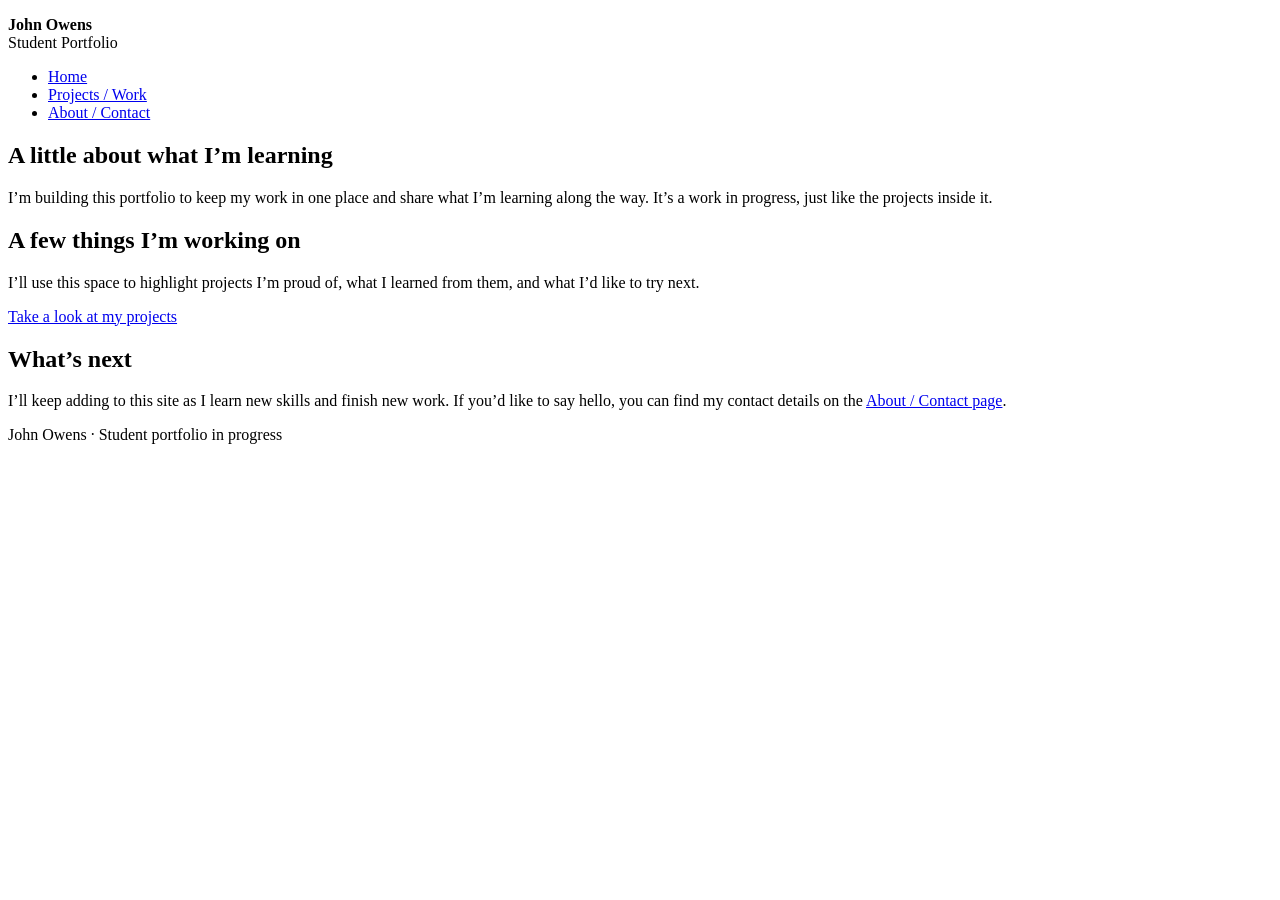
==== index.html @ 43a8b9a0 "Add John Owens portfolio milestone files" ====
<!DOCTYPE html>
<html lang="en">
<head>
  <meta charset="UTF-8">
  <meta name="viewport" content="width=device-width, initial-scale=1.0">
  <title>John Owens | Home</title>
</head>
<body>
  <header>
    <p><strong>John Owens</strong><br>Student Portfolio</p>
    <nav aria-label="Main navigation">
      <ul>
        <li><a href="index.html" aria-current="page">Home</a></li>
        <li><a href="projects.html">Projects / Work</a></li>
        <li><a href="about.html">About / Contact</a></li>
      </ul>
    </nav>
  </header>

  <main>
    <section aria-labelledby="welcome-heading">
      <h1 id="welcome-heading">A little about what I’m learning</h1>
      <p>I’m building this portfolio to keep my work in one place and share what I’m learning along the way. It’s a work in progress, just like the projects inside it.</p>
    </section>

    <section aria-labelledby="featured-heading">
      <h2 id="featured-heading">A few things I’m working on</h2>
      <p>I’ll use this space to highlight projects I’m proud of, what I learned from them, and what I’d like to try next.</p>
      <p><a href="projects.html">Take a look at my projects</a></p>
    </section>

    <section aria-labelledby="next-heading">
      <h2 id="next-heading">What’s next</h2>
      <p>I’ll keep adding to this site as I learn new skills and finish new work. If you’d like to say hello, you can find my contact details on the <a href="about.html">About / Contact page</a>.</p>
    </section>
  </main>

  <footer>
    <p>John Owens · Student portfolio in progress</p>
  </footer>
</body>
</html>
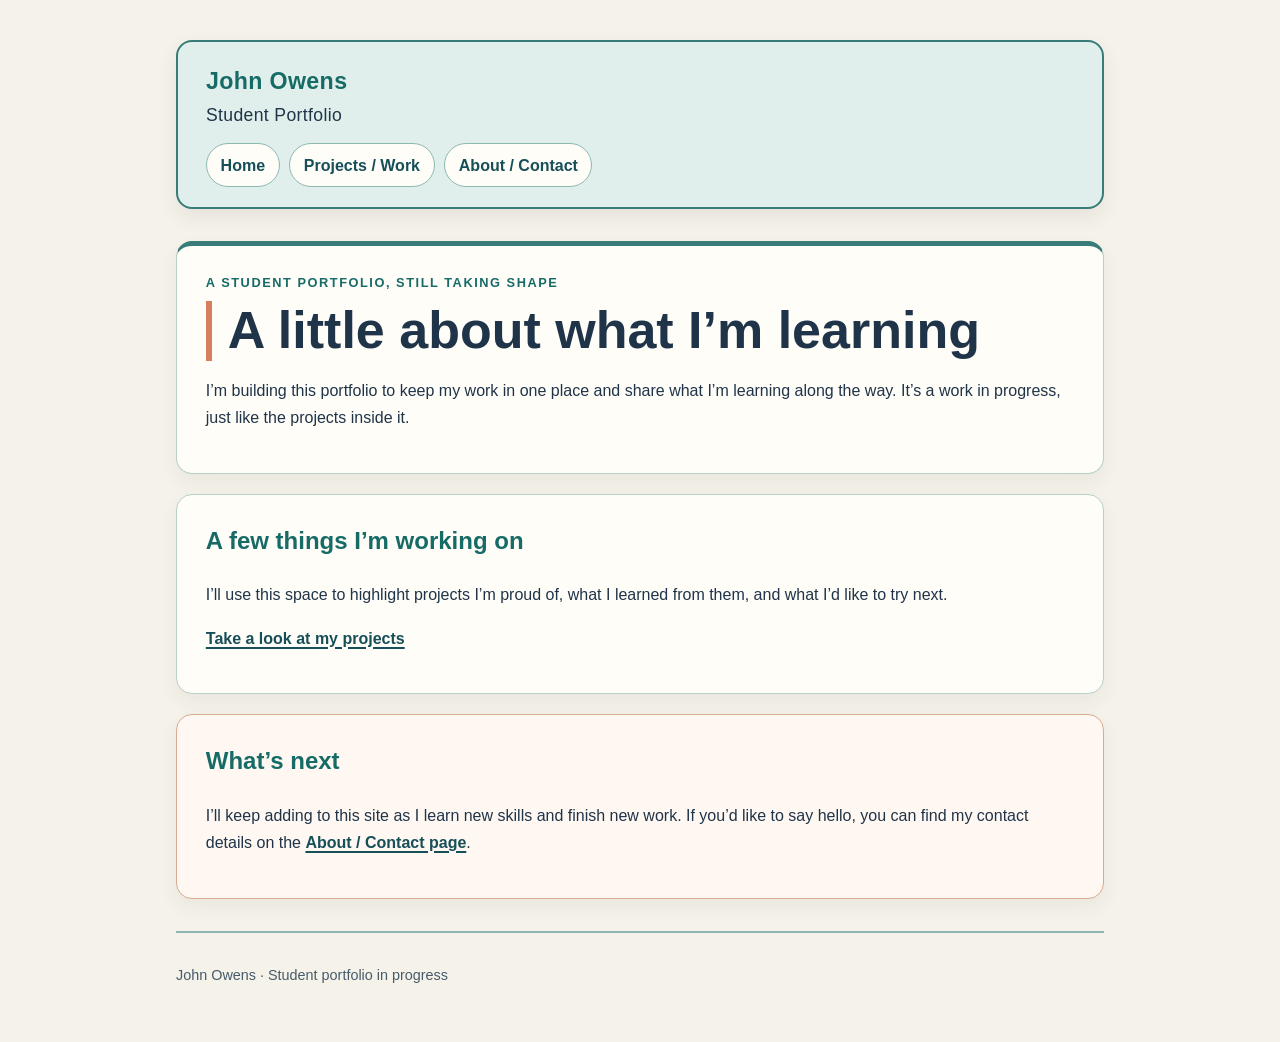
==== commit d8ed89c0: "Style portfolio home page for CSS milestone" ====
--- a/index.html
+++ b/index.html
@@ -4,10 +4,11 @@
   <meta charset="UTF-8">
   <meta name="viewport" content="width=device-width, initial-scale=1.0">
   <title>John Owens | Home</title>
+  <link rel="stylesheet" href="styles.css">
 </head>
 <body>
-  <header>
-    <p><strong>John Owens</strong><br>Student Portfolio</p>
+  <header class="site-header">
+    <p class="site-name"><strong>John Owens</strong><br>Student Portfolio</p>
     <nav aria-label="Main navigation">
       <ul>
         <li><a href="index.html" aria-current="page">Home</a></li>
@@ -16,26 +17,23 @@
       </ul>
     </nav>
   </header>
-
   <main>
-    <section aria-labelledby="welcome-heading">
+    <section class="intro-card" aria-labelledby="welcome-heading">
+      <p class="eyebrow">A student portfolio, still taking shape</p>
       <h1 id="welcome-heading">A little about what I’m learning</h1>
       <p>I’m building this portfolio to keep my work in one place and share what I’m learning along the way. It’s a work in progress, just like the projects inside it.</p>
     </section>
-
-    <section aria-labelledby="featured-heading">
+    <section class="content-card" aria-labelledby="featured-heading">
       <h2 id="featured-heading">A few things I’m working on</h2>
       <p>I’ll use this space to highlight projects I’m proud of, what I learned from them, and what I’d like to try next.</p>
-      <p><a href="projects.html">Take a look at my projects</a></p>
+      <p><a class="text-link" href="projects.html">Take a look at my projects</a></p>
     </section>
-
-    <section aria-labelledby="next-heading">
+    <section class="content-card next-card" aria-labelledby="next-heading">
       <h2 id="next-heading">What’s next</h2>
-      <p>I’ll keep adding to this site as I learn new skills and finish new work. If you’d like to say hello, you can find my contact details on the <a href="about.html">About / Contact page</a>.</p>
+      <p>I’ll keep adding to this site as I learn new skills and finish new work. If you’d like to say hello, you can find my contact details on the <a class="text-link" href="about.html">About / Contact page</a>.</p>
     </section>
   </main>
-
-  <footer>
+  <footer class="site-footer">
     <p>John Owens · Student portfolio in progress</p>
   </footer>
 </body>
--- a/styles.css
+++ b/styles.css
@@ -0,0 +1,149 @@
+/* Homework 2: styling for John Owens' Home page */
+
+/* Element selector: sets the page-wide color, type, and box sizing. */
+* {
+  box-sizing: border-box;
+}
+
+body {
+  margin: 0;
+  padding: 2.5rem 1.25rem;
+  background-color: #f5f2e9;
+  color: #203449;
+  font-family: Arial, Helvetica, sans-serif;
+  line-height: 1.7;
+}
+
+/* Class selector: the header has its own padded, bordered color block. */
+.site-header {
+  max-width: 58rem;
+  margin: 0 auto 2rem;
+  padding: 1.25rem 1.75rem;
+  border: 2px solid #377c78;
+  border-radius: 1rem;
+  background-color: #e0efeb;
+  box-shadow: 0 0.5rem 1.25rem rgb(32 52 73 / 8%);
+}
+
+.site-name {
+  margin: 0 0 0.75rem;
+  color: #203449;
+  font-size: 1.1rem;
+  letter-spacing: 0.02em;
+}
+
+.site-name strong {
+  color: #176b67;
+  font-size: 1.45rem;
+}
+
+nav ul {
+  display: flex;
+  flex-wrap: wrap;
+  gap: 0.6rem;
+  margin: 0;
+  padding: 0;
+  list-style: none;
+}
+
+nav a {
+  display: inline-block;
+  padding: 0.45rem 0.85rem;
+  border: 1px solid #8db9b2;
+  border-radius: 999px;
+  background-color: #fffdf8;
+  color: #174f59;
+  font-weight: 700;
+  text-decoration: none;
+}
+
+nav a:hover,
+nav a:focus-visible {
+  background-color: #176b67;
+  color: #ffffff;
+  outline: 3px solid #e8a17e;
+  outline-offset: 2px;
+}
+
+main {
+  max-width: 58rem;
+  margin: 0 auto;
+}
+
+/* ID selector: a distinctive accent makes the main heading easy to find. */
+#welcome-heading {
+  margin: 0.2rem 0 0.8rem;
+  padding-left: 1rem;
+  border-left: 6px solid #d77f5c;
+  color: #203449;
+  font-size: clamp(2rem, 5vw, 3.25rem);
+  line-height: 1.15;
+}
+
+.eyebrow {
+  margin: 0 0 0.5rem;
+  color: #176b67;
+  font-size: 0.8rem;
+  font-weight: 700;
+  letter-spacing: 0.12em;
+  text-transform: uppercase;
+}
+
+/* These cards demonstrate margin, padding, and borders on page sections. */
+.intro-card,
+.content-card {
+  margin: 0 0 1.25rem;
+  padding: 1.6rem 1.8rem;
+  border: 1px solid #b8d0c8;
+  border-radius: 1rem;
+  background-color: #fffdf8;
+  box-shadow: 0 0.5rem 1.25rem rgb(32 52 73 / 6%);
+}
+
+.intro-card {
+  border-top: 5px solid #377c78;
+}
+
+.content-card h2 {
+  margin-top: 0;
+  color: #176b67;
+  font-size: 1.5rem;
+}
+
+.next-card {
+  border-color: #d9aa92;
+  background-color: #fff8f2;
+}
+
+.text-link {
+  color: #174f59;
+  font-weight: 700;
+  text-decoration-thickness: 2px;
+  text-underline-offset: 0.2em;
+}
+
+.text-link:hover,
+.text-link:focus-visible {
+  color: #a84f36;
+}
+
+.site-footer {
+  max-width: 58rem;
+  margin: 2rem auto 0;
+  padding: 1rem 0 0;
+  border-top: 2px solid #8db9b2;
+  color: #465b6b;
+  font-size: 0.9rem;
+}
+
+@media (max-width: 38rem) {
+  body {
+    padding: 1rem 0.8rem;
+  }
+
+  .site-header,
+  .intro-card,
+  .content-card {
+    padding: 1.1rem;
+  }
+}
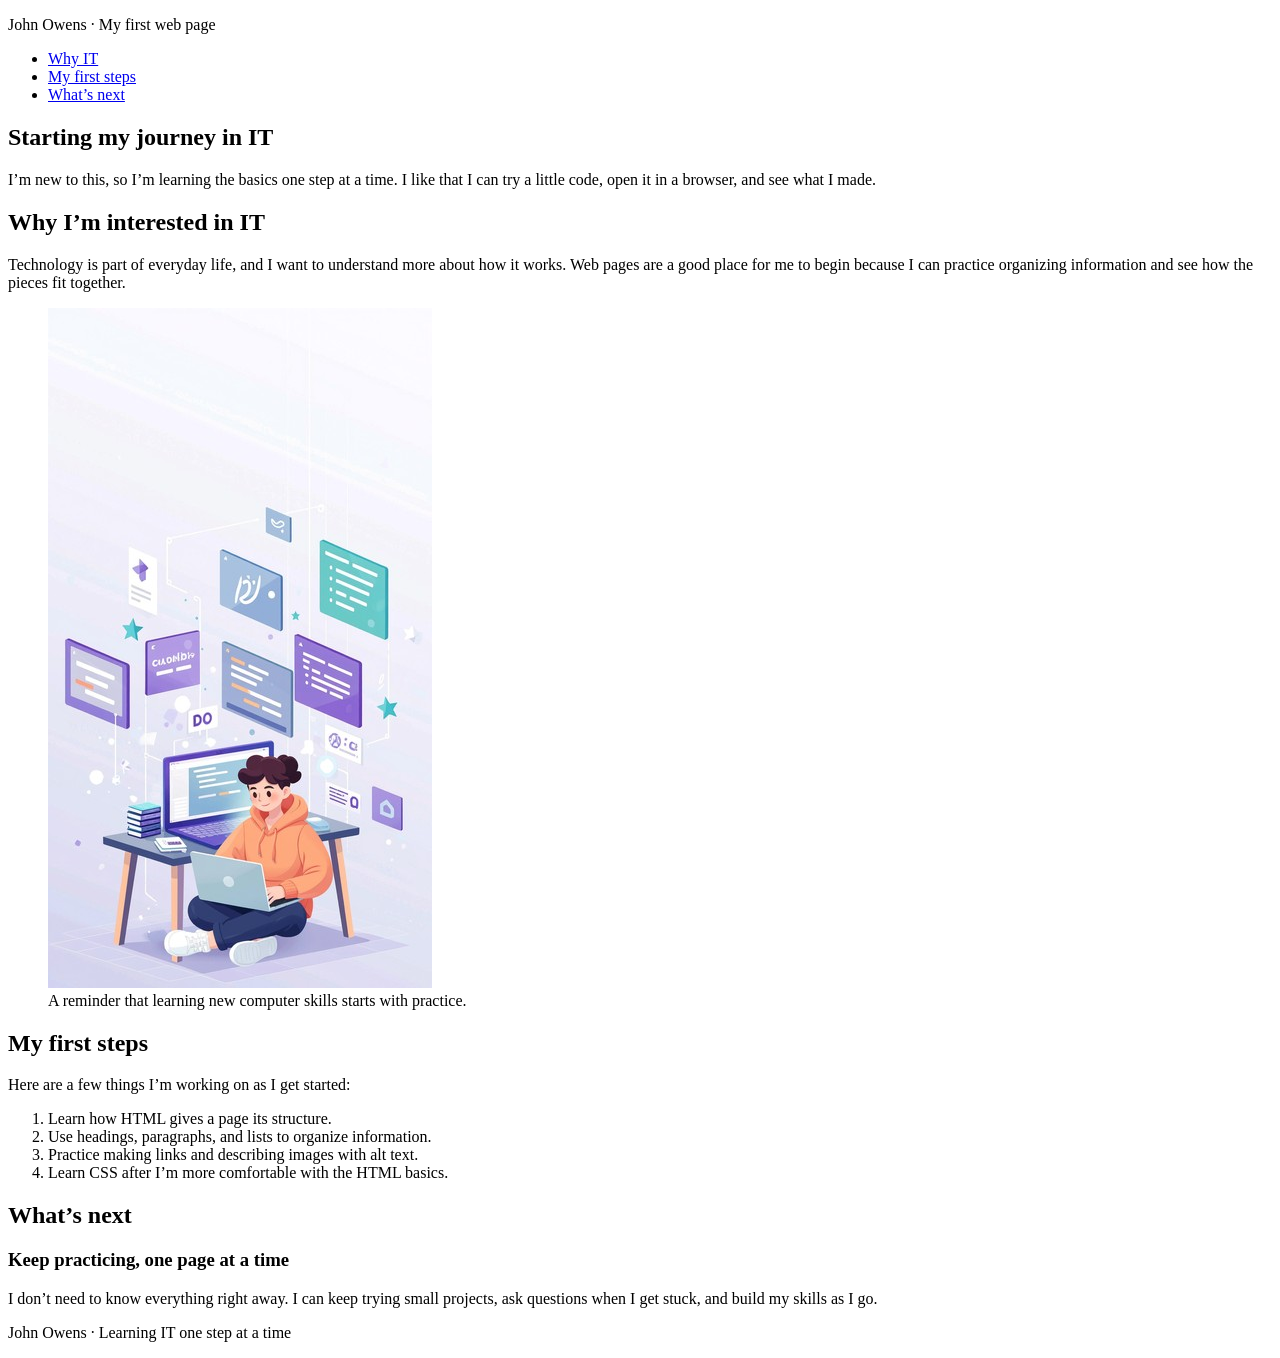
==== commit ed300d91: "Replace portfolio with standalone first web page assignment" ====
--- a/index.html
+++ b/index.html
@@ -3,38 +3,57 @@
 <head>
   <meta charset="UTF-8">
   <meta name="viewport" content="width=device-width, initial-scale=1.0">
-  <title>John Owens | Home</title>
-  <link rel="stylesheet" href="styles.css">
+  <title>My First Web Page | John Owens</title>
 </head>
 <body>
-  <header class="site-header">
-    <p class="site-name"><strong>John Owens</strong><br>Student Portfolio</p>
-    <nav aria-label="Main navigation">
+  <header>
+    <p>John Owens · My first web page</p>
+    <nav aria-label="Page sections">
       <ul>
-        <li><a href="index.html" aria-current="page">Home</a></li>
-        <li><a href="projects.html">Projects / Work</a></li>
-        <li><a href="about.html">About / Contact</a></li>
+        <li><a href="#why-it">Why IT</a></li>
+        <li><a href="#first-steps">My first steps</a></li>
+        <li><a href="#keep-learning">What’s next</a></li>
       </ul>
     </nav>
   </header>
+
   <main>
-    <section class="intro-card" aria-labelledby="welcome-heading">
-      <p class="eyebrow">A student portfolio, still taking shape</p>
-      <h1 id="welcome-heading">A little about what I’m learning</h1>
-      <p>I’m building this portfolio to keep my work in one place and share what I’m learning along the way. It’s a work in progress, just like the projects inside it.</p>
-    </section>
-    <section class="content-card" aria-labelledby="featured-heading">
-      <h2 id="featured-heading">A few things I’m working on</h2>
-      <p>I’ll use this space to highlight projects I’m proud of, what I learned from them, and what I’d like to try next.</p>
-      <p><a class="text-link" href="projects.html">Take a look at my projects</a></p>
-    </section>
-    <section class="content-card next-card" aria-labelledby="next-heading">
-      <h2 id="next-heading">What’s next</h2>
-      <p>I’ll keep adding to this site as I learn new skills and finish new work. If you’d like to say hello, you can find my contact details on the <a class="text-link" href="about.html">About / Contact page</a>.</p>
-    </section>
+    <article>
+      <header>
+        <h1>Starting my journey in IT</h1>
+        <p>I’m new to this, so I’m learning the basics one step at a time. I like that I can try a little code, open it in a browser, and see what I made.</p>
+      </header>
+
+      <section id="why-it" aria-labelledby="why-it-heading">
+        <h2 id="why-it-heading">Why I’m interested in IT</h2>
+        <p>Technology is part of everyday life, and I want to understand more about how it works. Web pages are a good place for me to begin because I can practice organizing information and see how the pieces fit together.</p>
+        <figure>
+          <img src="learning-it.jpg" alt="Illustration of a student sitting at a desk with a laptop, practicing coding and computer skills.">
+          <figcaption>A reminder that learning new computer skills starts with practice.</figcaption>
+        </figure>
+      </section>
+
+      <section id="first-steps" aria-labelledby="first-steps-heading">
+        <h2 id="first-steps-heading">My first steps</h2>
+        <p>Here are a few things I’m working on as I get started:</p>
+        <ol>
+          <li>Learn how HTML gives a page its structure.</li>
+          <li>Use headings, paragraphs, and lists to organize information.</li>
+          <li>Practice making links and describing images with alt text.</li>
+          <li>Learn CSS after I’m more comfortable with the HTML basics.</li>
+        </ol>
+      </section>
+
+      <section id="keep-learning" aria-labelledby="keep-learning-heading">
+        <h2 id="keep-learning-heading">What’s next</h2>
+        <h3>Keep practicing, one page at a time</h3>
+        <p>I don’t need to know everything right away. I can keep trying small projects, ask questions when I get stuck, and build my skills as I go.</p>
+      </section>
+    </article>
   </main>
-  <footer class="site-footer">
-    <p>John Owens · Student portfolio in progress</p>
+
+  <footer>
+    <p>John Owens · Learning IT one step at a time</p>
   </footer>
 </body>
 </html>
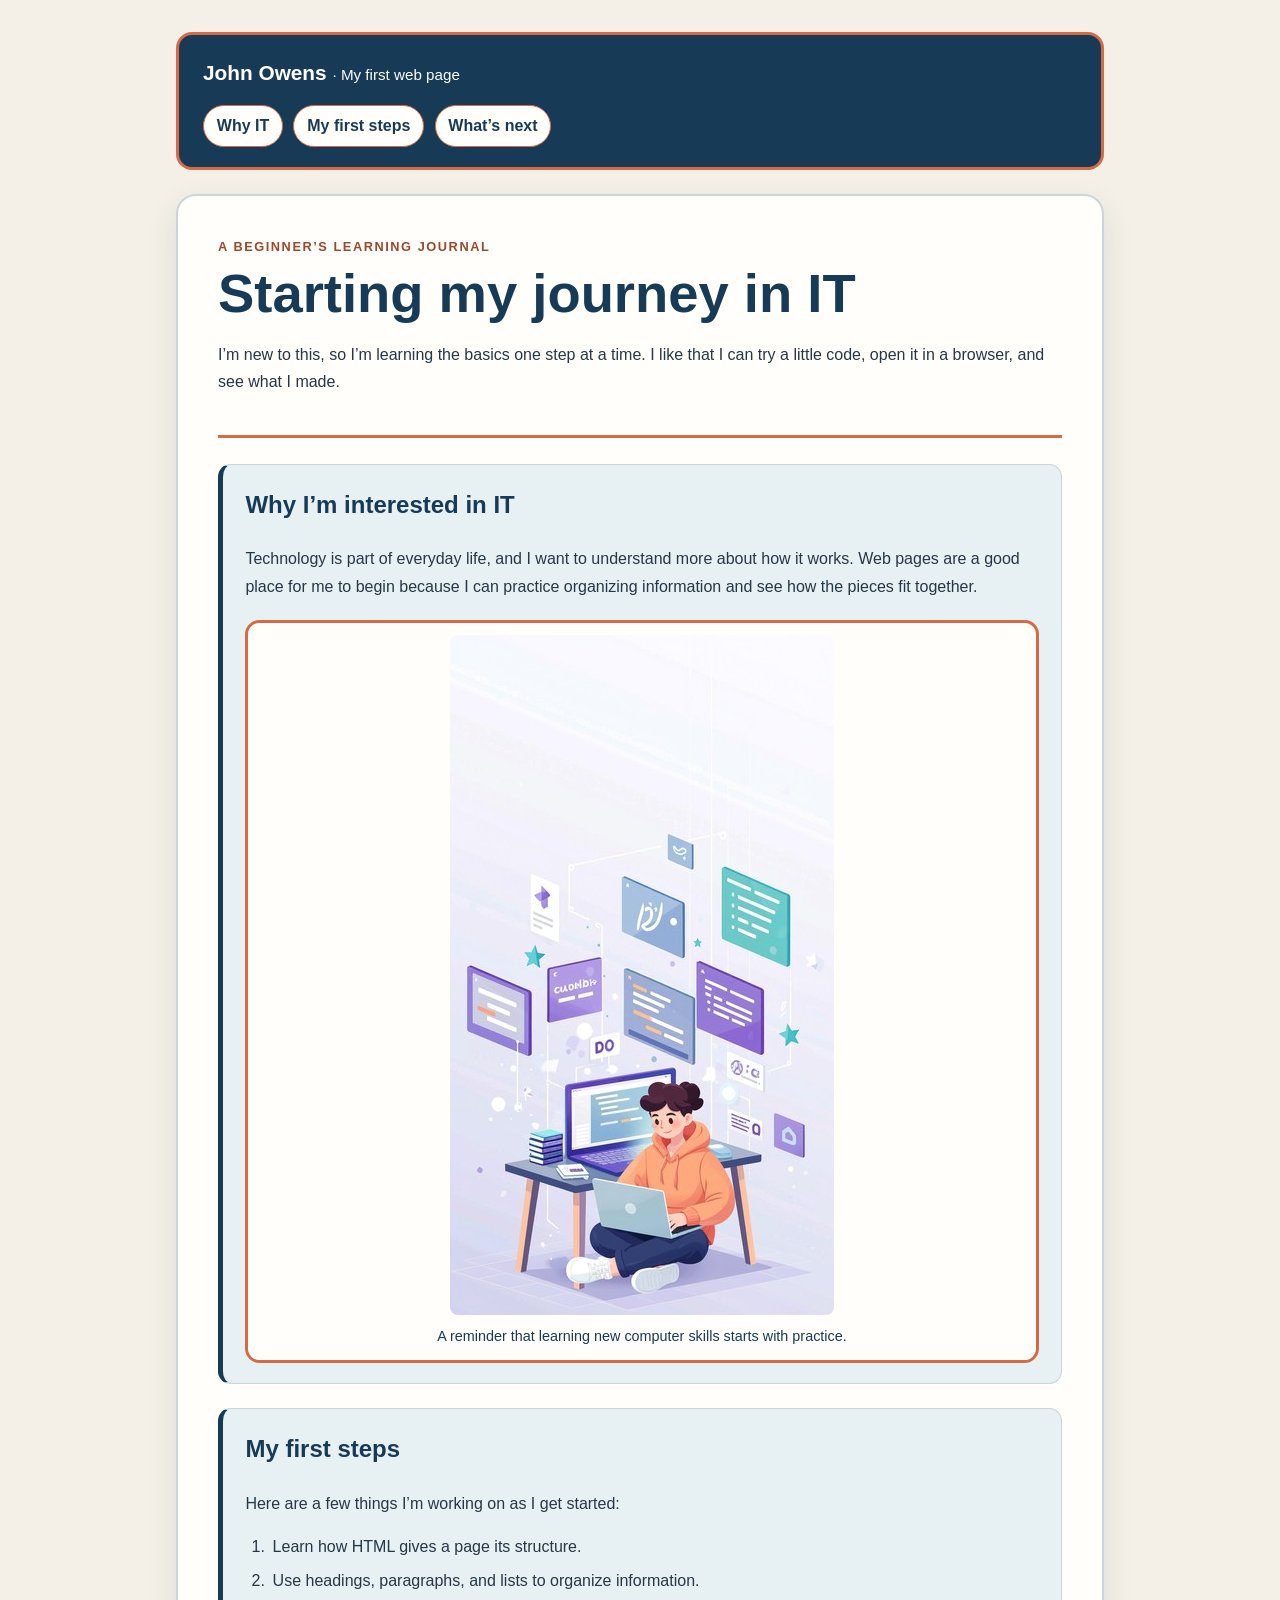
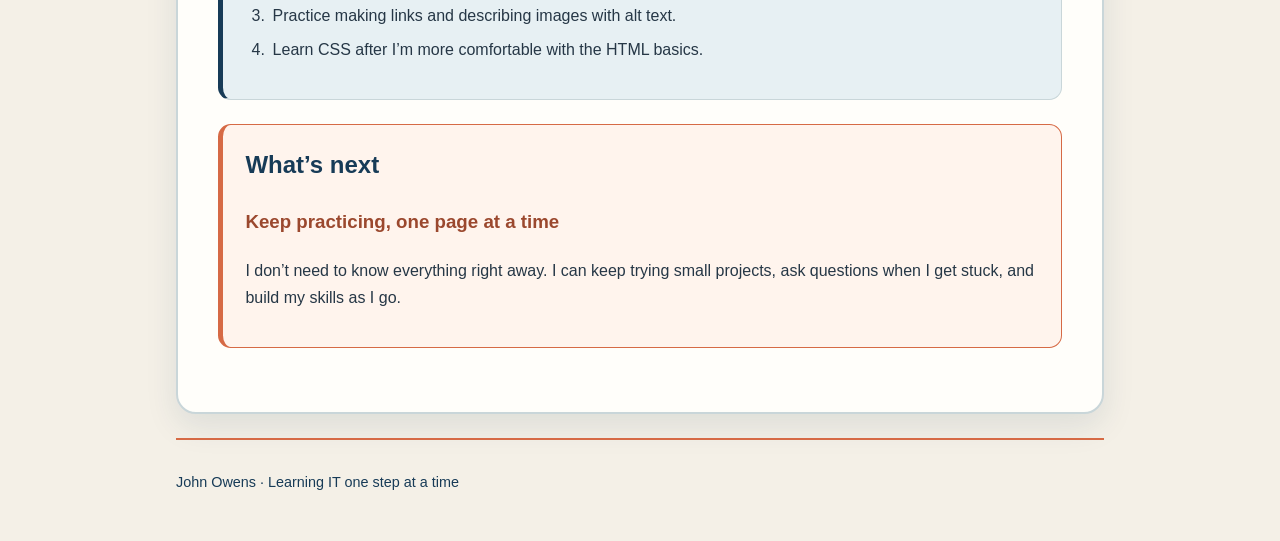
==== commit 82e09b7d: "Add linked CSS styling to first web page" ====
--- a/index.html
+++ b/index.html
@@ -4,10 +4,11 @@
   <meta charset="UTF-8">
   <meta name="viewport" content="width=device-width, initial-scale=1.0">
   <title>My First Web Page | John Owens</title>
+  <link rel="stylesheet" href="styles.css">
 </head>
 <body>
-  <header>
-    <p>John Owens · My first web page</p>
+  <header class="site-header">
+    <p class="brand">John Owens <span>· My first web page</span></p>
     <nav aria-label="Page sections">
       <ul>
         <li><a href="#why-it">Why IT</a></li>
@@ -16,43 +17,39 @@
       </ul>
     </nav>
   </header>
-
-  <main>
-    <article>
-      <header>
-        <h1>Starting my journey in IT</h1>
+  <main class="page-shell">
+    <article class="lesson-card">
+      <header class="intro">
+        <p class="eyebrow">A beginner’s learning journal</p>
+        <h1 id="page-title">Starting my journey in IT</h1>
         <p>I’m new to this, so I’m learning the basics one step at a time. I like that I can try a little code, open it in a browser, and see what I made.</p>
       </header>
-
-      <section id="why-it" aria-labelledby="why-it-heading">
+      <section class="content-section" id="why-it" aria-labelledby="why-it-heading">
         <h2 id="why-it-heading">Why I’m interested in IT</h2>
         <p>Technology is part of everyday life, and I want to understand more about how it works. Web pages are a good place for me to begin because I can practice organizing information and see how the pieces fit together.</p>
-        <figure>
-          <img src="learning-it.jpg" alt="Illustration of a student sitting at a desk with a laptop, practicing coding and computer skills.">
+        <figure class="image-frame">
+          <img class="learning-image" src="learning-it.jpg" alt="A student seated at a desk using a computer while practicing coding.">
           <figcaption>A reminder that learning new computer skills starts with practice.</figcaption>
         </figure>
       </section>
-
-      <section id="first-steps" aria-labelledby="first-steps-heading">
+      <section class="content-section" id="first-steps" aria-labelledby="first-steps-heading">
         <h2 id="first-steps-heading">My first steps</h2>
         <p>Here are a few things I’m working on as I get started:</p>
-        <ol>
+        <ol class="study-list">
           <li>Learn how HTML gives a page its structure.</li>
           <li>Use headings, paragraphs, and lists to organize information.</li>
           <li>Practice making links and describing images with alt text.</li>
           <li>Learn CSS after I’m more comfortable with the HTML basics.</li>
         </ol>
       </section>
-
-      <section id="keep-learning" aria-labelledby="keep-learning-heading">
+      <section class="content-section next-step" id="keep-learning" aria-labelledby="keep-learning-heading">
         <h2 id="keep-learning-heading">What’s next</h2>
         <h3>Keep practicing, one page at a time</h3>
         <p>I don’t need to know everything right away. I can keep trying small projects, ask questions when I get stuck, and build my skills as I go.</p>
       </section>
     </article>
   </main>
-
-  <footer>
+  <footer class="site-footer">
     <p>John Owens · Learning IT one step at a time</p>
   </footer>
 </body>
--- a/styles.css
+++ b/styles.css
@@ -0,0 +1,193 @@
+/* Homework 2: separate stylesheet for the first web page.
+   Deep navy and warm coral are complementary colors used throughout. */
+:root {
+  color-scheme: light;
+  --navy: #173b57;
+  --coral: #d66a45;
+  --paper: #f4f0e7;
+  --white: #fffefa;
+  --pale-blue: #e7f0f3;
+  --body-text: #263746;
+}
+
+* {
+  box-sizing: border-box;
+}
+
+/* Element selector */
+body {
+  margin: 0;
+  padding: 2rem 1rem;
+  background-color: var(--paper);
+  color: var(--body-text);
+  font-family: Arial, Helvetica, sans-serif;
+  line-height: 1.7;
+}
+
+/* Class selector; margin, padding, and border demonstrate the box model. */
+.site-header {
+  max-width: 58rem;
+  margin: 0 auto 1.5rem;
+  padding: 1.25rem 1.5rem;
+  border: 3px solid var(--coral);
+  border-radius: 1rem;
+  background-color: var(--navy);
+  color: var(--white);
+}
+
+.brand {
+  margin: 0 0 0.9rem;
+  font-size: 1.3rem;
+  font-weight: 700;
+}
+
+.brand span {
+  font-size: 0.95rem;
+  font-weight: 400;
+}
+
+nav ul {
+  display: flex;
+  flex-wrap: wrap;
+  gap: 0.65rem;
+  margin: 0;
+  padding: 0;
+  list-style: none;
+}
+
+nav a {
+  display: inline-block;
+  padding: 0.4rem 0.8rem;
+  border: 1px solid var(--coral);
+  border-radius: 999px;
+  background-color: var(--white);
+  color: var(--navy);
+  font-weight: 700;
+  text-decoration: none;
+}
+
+nav a:hover,
+nav a:focus-visible {
+  background-color: var(--coral);
+  color: var(--white);
+  outline: 3px solid var(--white);
+  outline-offset: 2px;
+}
+
+/* Class selector; another visible margin/padding/border box-model example. */
+.page-shell {
+  max-width: 58rem;
+  margin: 0 auto;
+}
+
+.lesson-card {
+  margin: 0;
+  padding: clamp(1.2rem, 4vw, 2.5rem);
+  border: 2px solid #c9d6d9;
+  border-radius: 1.25rem;
+  background-color: var(--white);
+  box-shadow: 0 0.75rem 2rem rgb(23 59 87 / 10%);
+}
+
+.intro {
+  margin: 0 0 1.6rem;
+  padding: 0 0 1.5rem;
+  border-bottom: 3px solid var(--coral);
+}
+
+.eyebrow {
+  margin: 0 0 0.4rem;
+  color: #9b482e;
+  font-size: 0.8rem;
+  font-weight: 700;
+  letter-spacing: 0.12em;
+  text-transform: uppercase;
+}
+
+/* ID selector */
+#page-title {
+  margin: 0 0 0.8rem;
+  color: var(--navy);
+  font-size: clamp(2rem, 5vw, 3.4rem);
+  line-height: 1.12;
+}
+
+.content-section {
+  margin: 1.5rem 0;
+  padding: 1.25rem 1.4rem;
+  border: 1px solid #c9d6d9;
+  border-left: 5px solid var(--navy);
+  border-radius: 0.8rem;
+  background-color: var(--pale-blue);
+}
+
+.content-section h2 {
+  margin-top: 0;
+  color: var(--navy);
+}
+
+.image-frame {
+  margin: 1.25rem auto 0;
+  padding: 0.75rem;
+  border: 3px solid var(--coral);
+  border-radius: 0.9rem;
+  background-color: var(--white);
+}
+
+.learning-image {
+  display: block;
+  width: 100%;
+  max-width: 24rem;
+  height: auto;
+  margin: 0 auto;
+  border-radius: 0.5rem;
+}
+
+.image-frame figcaption {
+  margin-top: 0.55rem;
+  color: var(--navy);
+  font-size: 0.9rem;
+  text-align: center;
+}
+
+.study-list {
+  padding-left: 1.5rem;
+}
+
+.study-list li {
+  margin: 0.45rem 0;
+  padding-left: 0.2rem;
+}
+
+.next-step {
+  border-color: var(--coral);
+  border-left-color: var(--coral);
+  background-color: #fff4ed;
+}
+
+.next-step h3 {
+  color: #9b482e;
+}
+
+.site-footer {
+  max-width: 58rem;
+  margin: 1.5rem auto 0;
+  padding: 1rem 0 0;
+  border-top: 2px solid var(--coral);
+  color: var(--navy);
+  font-size: 0.9rem;
+}
+
+@media (max-width: 38rem) {
+  body {
+    padding: 1rem 0.75rem;
+  }
+
+  .site-header {
+    padding: 1rem;
+  }
+
+  .content-section {
+    padding: 1rem;
+  }
+}
